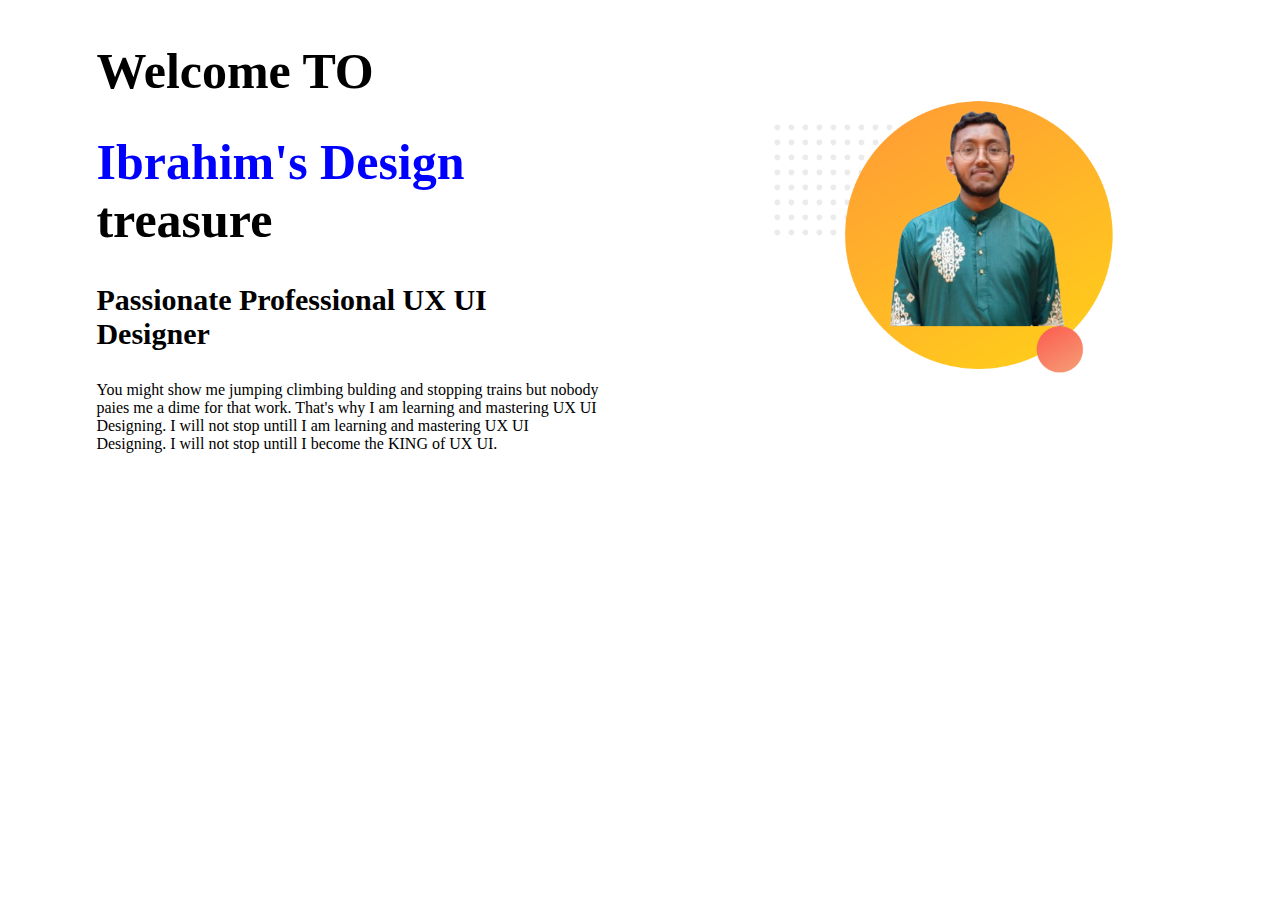
==== index22.html @ 82ee4636 "Top half done" ====
<!DOCTYPE html>
<html lang="en">
<head>
    <meta charset="UTF-8">
    <meta name="viewport" content="width=device-width, initial-scale=1.0">
    <title>Ibrahim UX UI Designer</title>

    <link rel="preconnect" href="https://fonts.googleapis.com">
    <link rel="preconnect" href="https://fonts.gstatic.com" crossorigin>
    <link href="https://fonts.googleapis.com/css2?family=Poppins:ital,wght@0,300;0,400;0,500;0,600;0,700;1,300;1,400;1,500;1,600;1,700&display=swap" rel="stylesheet">
    
<link rel="stylesheet" href="style.css">
</head>
<body>
    <section>
        <div class="half-width">
        <h1>Welcome TO</h1>
        <h1><span class="name-highlight">Ibrahim's Design</span> treasure</h1>
        <h3>Passionate Professional UX UI Designer </h3>
        <p>You might show me jumping climbing bulding and stopping trains but nobody paies me a dime for that work. That's why I am learning and mastering UX UI Designing. I will not stop untill I am learning and mastering UX UI Designing. I will not stop untill I become the KING of UX UI.</p>
        </div>

        <div class="half-width">
            <img src="image 100.png" alt="">
        </div>

    </section>
</body>
</html>
---- style.css ----
body{
    /* .poppins-light {
        font-family: "Poppins", sans-serif;
        font-weight: 300;
        font-style: normal;
      }
      
      .poppins-regular {
        font-family: "Poppins", sans-serif;
        font-weight: 400;
        font-style: normal;
      }
      
      .poppins-medium {
        font-family: "Poppins", sans-serif;
        font-weight: 500;
        font-style: normal;
      } */
      
      .poppins-semibold {
        font-family: "Poppins", sans-serif;
        font-weight: 600;
        font-style: normal;
      }
      
      /* .poppins-bold {
        font-family: "Poppins", sans-serif;
        font-weight: 700;
        font-style: normal;
      }
      
      .poppins-light-italic {
        font-family: "Poppins", sans-serif;
        font-weight: 300;
        font-style: italic;
      }
      
      .poppins-regular-italic {
        font-family: "Poppins", sans-serif;
        font-weight: 400;
        font-style: italic;
      }
      
      .poppins-medium-italic {
        font-family: "Poppins", sans-serif;
        font-weight: 500;
        font-style: italic;
      }
      
      .poppins-semibold-italic {
        font-family: "Poppins", sans-serif;
        font-weight: 600;
        font-style: italic;
      }
      
      .poppins-bold-italic {
        font-family: "Poppins", sans-serif;
        font-weight: 700;
        font-style: italic;
      } */
      
}

h1{
    font-size: 50px; 
}
h3{
    font-size: 30px;
}
.name-highlight{
    color: blue;
}
.half-width{
    width: 40%;
    float: left;
    margin-left: 5%;
    padding-left: 2%;
}
.half-width img{
    width: 100%;
}
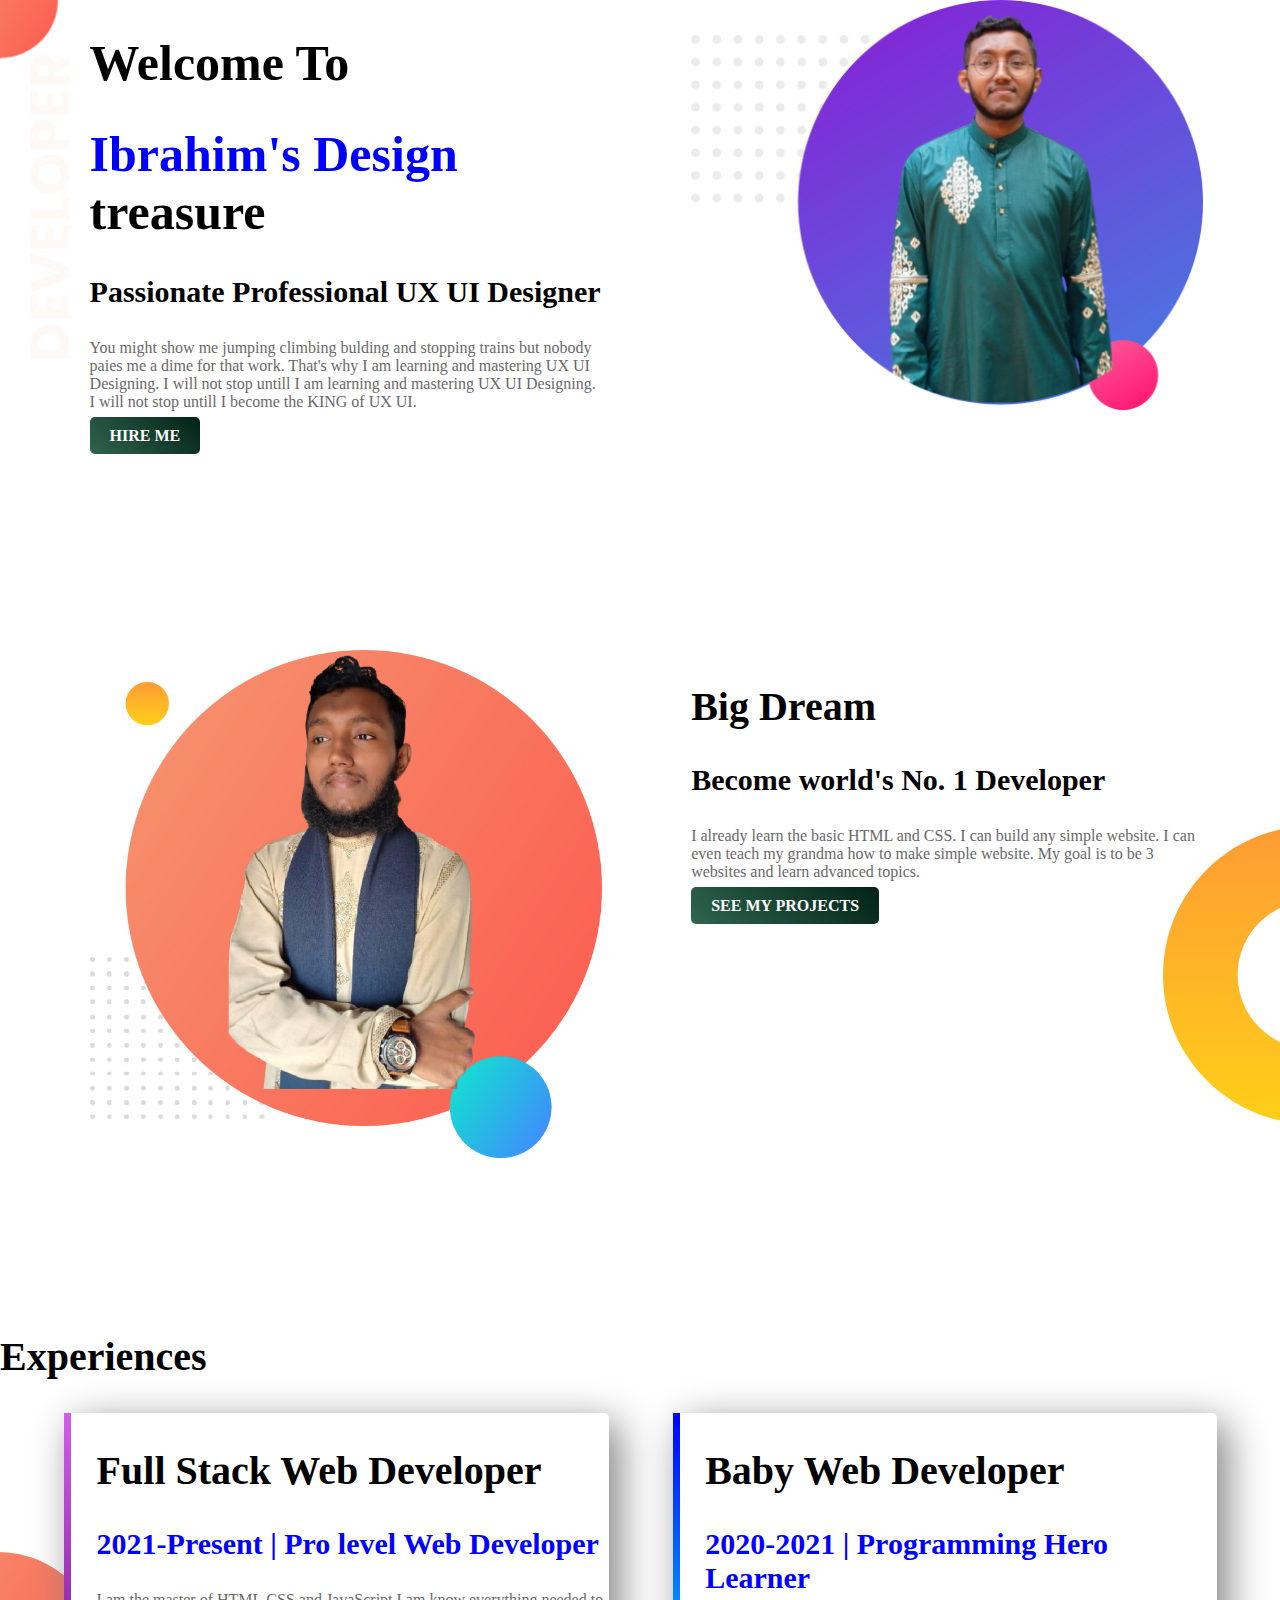
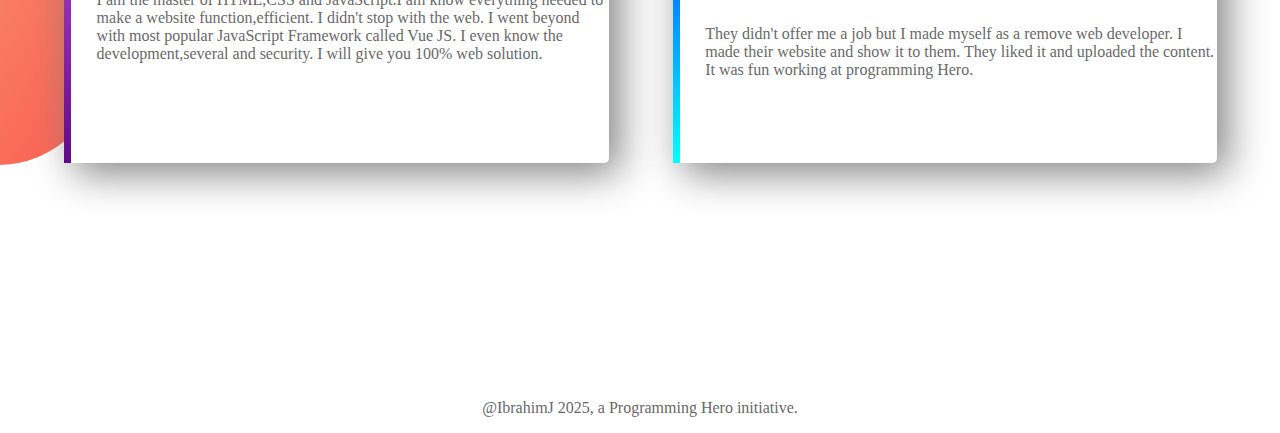
==== commit 4b1a0961: "Finish my first website" ====
--- a/index22.html
+++ b/index22.html
@@ -12,19 +12,55 @@
 <link rel="stylesheet" href="style.css">
 </head>
 <body>
-    <section>
+    <section class="top-banner">
         <div class="half-width">
-        <h1>Welcome TO</h1>
+        <h1>Welcome To</h1>
         <h1><span class="name-highlight">Ibrahim's Design</span> treasure</h1>
         <h3>Passionate Professional UX UI Designer </h3>
         <p>You might show me jumping climbing bulding and stopping trains but nobody paies me a dime for that work. That's why I am learning and mastering UX UI Designing. I will not stop untill I am learning and mastering UX UI Designing. I will not stop untill I become the KING of UX UI.</p>
+
+        <a class="link-button" target="_blank" href="https://www.linkedin.com/in/ibrahimj-56b92234b/">HIRE ME</a>
         </div>
 
         <div class="half-width">
-            <img src="image 100.png" alt="">
+            <img src="image 12.png" alt="">
         </div>
 
     </section>
+
+    <section class="dream-area">
+
+        <div class="half-width">
+            <img src="dream.png" alt="" >
+        </div>
+
+        <div class="half-width">
+            <h2>Big Dream</h2>
+            <h3>Become world's No. 1 Developer</h3>
+            <p>I already learn the basic HTML and CSS. I can build any simple website. I can even teach my grandma how to make simple website. My goal is to be 3 websites and learn advanced topics.</p>
+            <a class="link-button" target="_blank" href="https://github.com/Ibrahim-J1">SEE MY PROJECTS</a>
+        </div>
+
+    </section>
+
+    <section class="experience-area">
+        <h2>Experiences</h2>
+        <div id="Full-stack" class="half-width single-experience">
+            <h2>Full Stack Web Developer</h2>
+            <h3><span class="name-highlight">2021-Present | Pro level Web Developer</span></h3>
+            <p>I am the master of HTML,CSS and JavaScript.I am know everything needed to make a website function,efficient. I didn't stop with the web. I went beyond with most popular JavaScript Framework called Vue JS. I even know the development,several and security. I will give you 100% web solution.</p>
+        </div>
+
+        <div id="baby-dev" class="half-width single-experience">
+            <h2>Baby Web Developer</h2>
+            <h3><span class="name-highlight">2020-2021 | Programming Hero Learner</span></h3>
+            <p>They didn't offer me a job but I made myself as a remove web developer. I made their website and show it to them. They liked it and uploaded the content. It was fun working at programming Hero.</p>
+        </div>
+
+    </section>
+    <footer>
+        <p>@IbrahimJ 2025, a Programming Hero initiative.</p>
+    </footer>
 </body>
 </html>
  --- a/style.css
+++ b/style.css
@@ -1,4 +1,5 @@
 body{
+    margin: 0;
     /* .poppins-light {
         font-family: "Poppins", sans-serif;
         font-weight: 300;
@@ -17,11 +18,11 @@
         font-style: normal;
       } */
       
-      .poppins-semibold {
+      /* .poppins-semibold {
         font-family: "Poppins", sans-serif;
         font-weight: 600;
         font-style: normal;
-      }
+      } */
       
       /* .poppins-bold {
         font-family: "Poppins", sans-serif;
@@ -64,9 +65,19 @@
 h1{
     font-size: 50px; 
 }
+
+h2{
+  font-size: 40px; 
+}
+
 h3{
     font-size: 30px;
 }
+
+p{
+  color: dimgray;
+}
+
 .name-highlight{
     color: blue;
 }
@@ -78,4 +89,56 @@
 }
 .half-width img{
     width: 100%;
+}
+.top-banner{
+    background-image: url(image/top-banner.png);
+    background-repeat: no-repeat;
+}
+section{
+    height: 500px;
+    padding-bottom: 150px;
+}
+
+.link-button{
+  text-decoration: none;
+  background-image: linear-gradient(45deg, rgb(47, 101, 78), rgb(3, 34, 23)) ;
+  padding : 10px 20px;
+  border-radius: 5px;
+  color: white;
+  font-weight: bold;
+}
+
+.dream-area{
+  background-image: url("image/dream-bg.png");
+  background-repeat: no-repeat;
+  background-position: right;
+}
+
+.single-experience{
+  box-shadow: 10px 10px 40px gray;
+  border-radius: 5px;
+  height: 70%;
+  background-color: white;
+}
+
+.experience-area{
+  background-image: url("image/exp-bg.png");
+  background-repeat: no-repeat;
+  background-position: left;
+}
+
+#Full-stack{
+  border-left: 7px solid;
+  border-image: linear-gradient(180deg,rgb(210, 94, 231), rgb(98, 9, 133));
+  border-image-slice: 1;
+}
+
+#baby-dev{
+  border-left: 7px solid;
+  border-image: linear-gradient(180deg, blue, cyan);
+  border-image-slice: 1;
+}
+
+footer p{
+  text-align: center;
 }